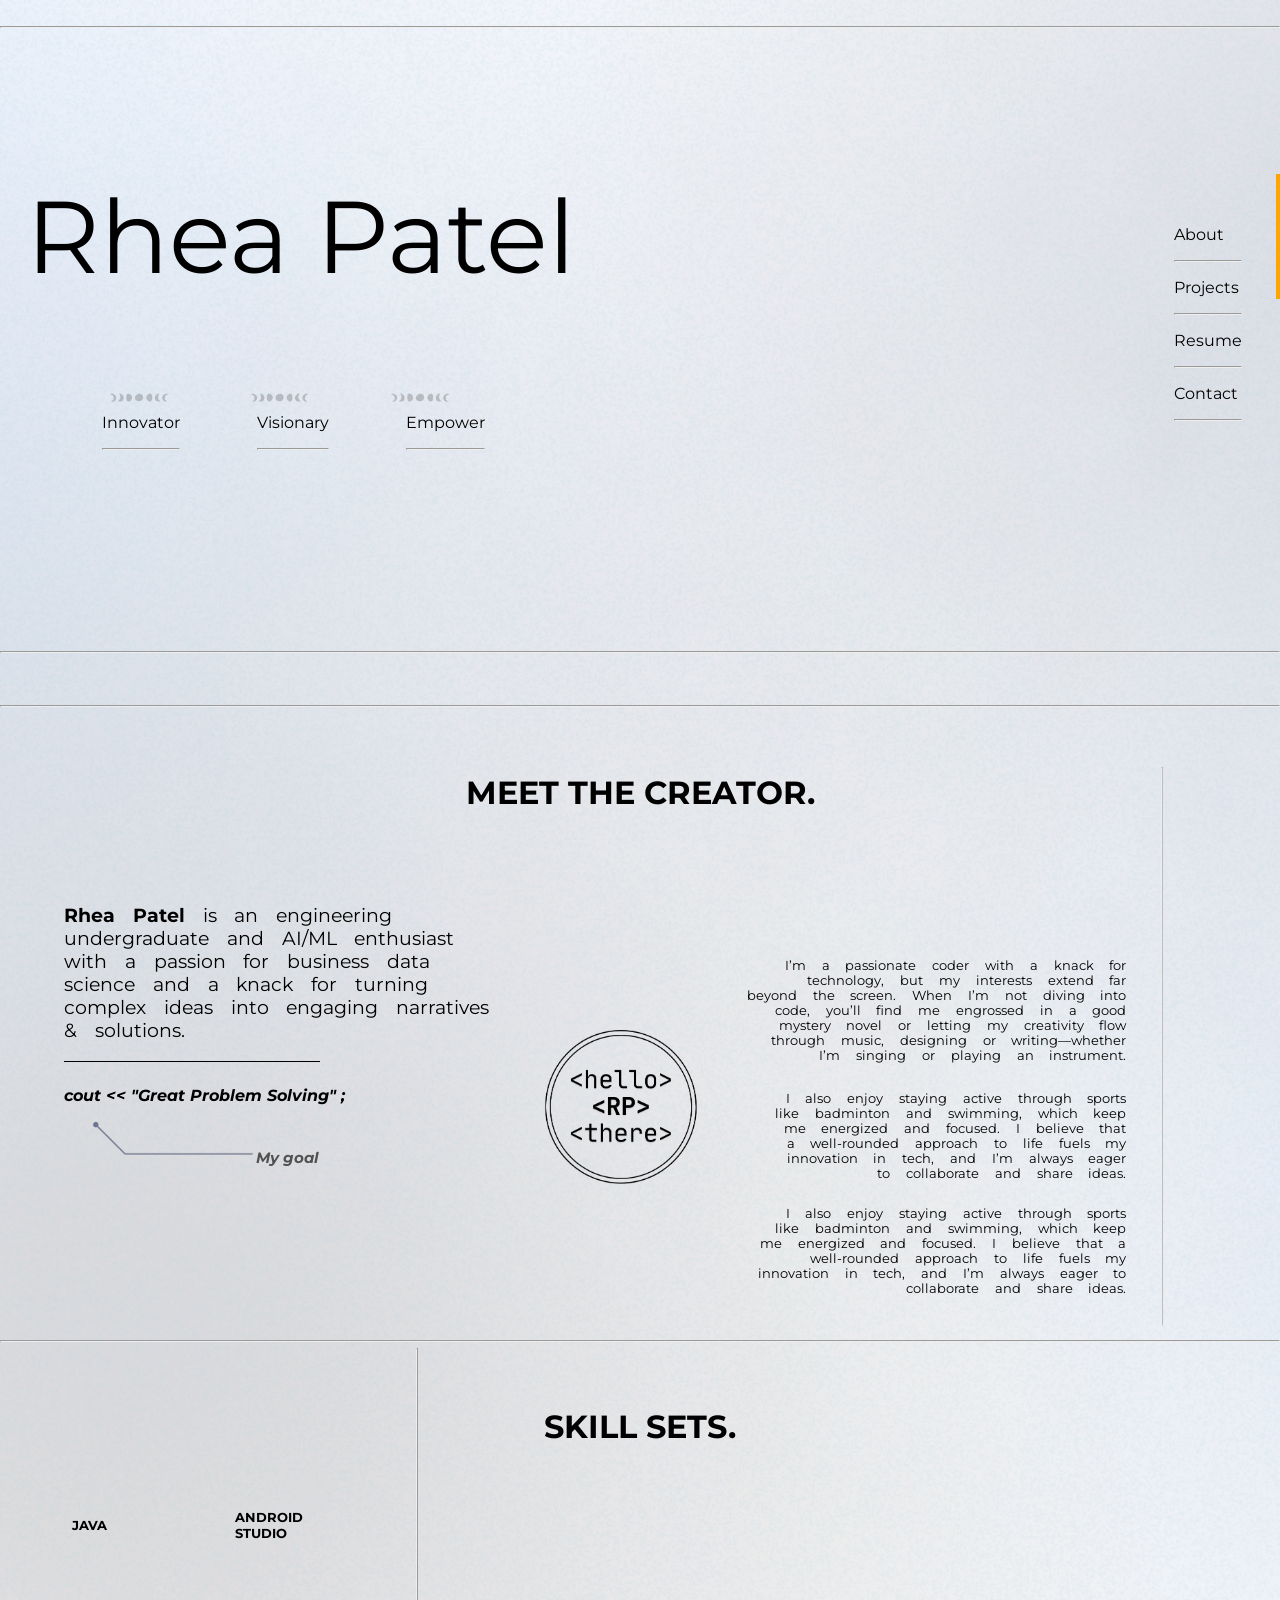
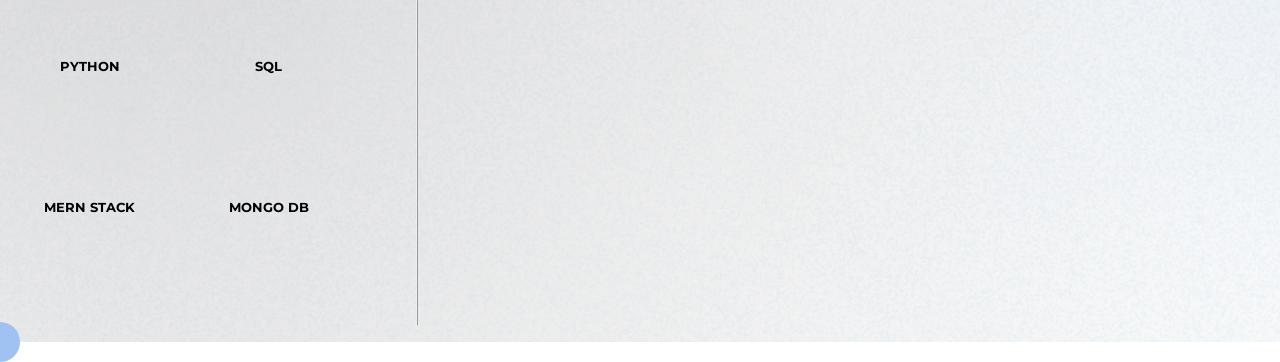
==== index.html @ efcc1e8d "hr line updated" ====
<!DOCTYPE html>
<html lang="en">

<head>
    <meta charset="UTF-8">
    <meta name="viewport" content="width=device-width, initial-scale=1.0">
    <title>Document</title>
    <link rel="preconnect" href="https://fonts.googleapis.com">
    <link rel="preconnect" href="https://fonts.gstatic.com" crossorigin>
    <link rel="preconnect" href="https://fonts.googleapis.com">
    <link rel="preconnect" href="https://fonts.gstatic.com" crossorigin>
    <link href="https://fonts.googleapis.com/css2?family=Montserrat:ital,wght@0,100..900;1,100..900&display=swap"
        rel="stylesheet">
    <link rel="stylesheet" href="style.css">
    <link rel="stylesheet" href="script.js">
</head>

<body>
    <hr style="margin-top: 2vw;">
    <div class="head-div"><br><br>
        <p id="typewriter">Rhea Patel</p>
    </div>
    <div class="side-navbar">
        <div> <a href="" style="text-decoration: none;">
                <p>About</p>
            </a>
            <hr>
        </div>
        <div> <a href="" style="text-decoration: none;">
                <p>Projects</p>
            </a>
            <hr>
        </div>
        <div> <a href="" style="text-decoration: none;">
                <p>Resume</p>
            </a>
            <hr>
        </div>
        <div> <a href="" style="text-decoration: none;">
                <p>Contact</p>
            </a>
            <hr>
        </div>
    </div>
    <div class="self-info">
        <div class="self-info-detail">
            <p>Innovator</p>
            <img src="assets\images\arrowbg.png" alt="" class="sqrbg">
            <hr>
        </div>
        <div class="self-info-detail">
            <p>Visionary</p>
            <img src="assets\images\arrowbg.png" alt="" class="sqrbg" style="margin-left: 11vw;">
            <hr>
        </div>
        <div class="self-info-detail">
            <p>Empower</p>
            <img src="assets\images\arrowbg.png" alt="" class="sqrbg" style="margin-left: 22vw;">
            <hr>
        </div>
    </div>

    <br><br><br><br><br><br><br><br><br><br><br><br>
    <hr><br><br>
    <hr><br><br>
    <div id="abtme">
        <h1>MEET THE CREATOR.</h1>
    </div>
    <div id="abtmediv">
        <p id="p1abtme" style="padding-top: 4vw;"> <span style="font-weight: bold;">Rhea Patel</span> is an engineering
            undergraduate and AI/ML
            enthusiast with a passion for business data science and a knack for turning complex ideas into engaging
            narratives & solutions.</p>
        <hr style="width: 20vw; margin-left: 5vw; height: 1px; background-color: black; border: none;">
        <div id="abtrhea" class="carousel-fade">
            <div class="carousel-item active">
                <p>cout << "Great Problem Solving" ;</p>
            </div>
            <div class="carousel-item">
                <p>cout << "Strong Communication" ;</p>
            </div>
            <div class="carousel-item">
                <p>cout << "Adaptability" ;</p>
            </div>
            <div class="carousel-item">
                <p>cout << "Creativity in Solution" ;</p>
            </div>
            <div class="carousel-item">
                <p>cout << "Collaboration" ;</p>
            </div>
        </div>
        <script>
            let currentIndex = 0;
            const items = document.querySelectorAll('.carousel-item');

            function showNext() {
                items[currentIndex].classList.remove('active');
                currentIndex = (currentIndex + 1) % items.length; // Loop back to the first item
                items[currentIndex].classList.add('active');
            }

            setInterval(showNext, 3000); // Change every 3 seconds

        </script>

        <!-- <img src="assets/images/rplogo.png" alt="" style="width: 22vw;height: 15vw; margin-top: -17vw; margin-left: 40vw; opacity: 0.85;"> -->
        <!-- <img src="assets/images/rplogo3.png" alt="" style="width: 31vw;height: 15vw; margin-top: -25vw; margin-left: 35vw;opacity: 0.7; "> -->
        <img src="assets/images/rplogo4.png" alt=""
            style="width:25vw;height: 12vw; margin-top: -27vw; margin-left: 36vw; ">
        <!-- <img src="assets/images/rplogo2.png" alt="" style="width: 22vw;height: 15vw; margin-top: -17vw; margin-left: 40vw;"> -->
        <di style="position: absolute; margin-left: -60vw;">
            <img src="assets/images/label.png" alt=""
                style="width: 15vw; transform: rotate(0deg);margin-top: -8.5vw;margin-left: 5vw;opacity: 0.5;">
            <h3 id="mygoal">My goal</h3>
    </div>
    <hr style="rotate: 90deg;width: 43.5vw; margin-left: 69vw;position: absolute; margin-top: -11.2vw;">
    <p id="p2abtme"> I’m a passionate coder with a knack for technology, but my interests extend far beyond the screen.
        When I’m not diving into code, you’ll find me engrossed in a good mystery novel or letting my creativity flow
        through music, designing or writing—whether I’m singing or playing an instrument.</p><br>
    <p id="p3abtme"> I also enjoy staying active through sports like badminton and swimming, which keep me energized and
        focused. I believe that a well-rounded approach to life fuels my innovation in tech, and I’m always eager to
        collaborate and share ideas. </p>
        <p id="p4abtme"> I also enjoy staying active through sports like badminton and swimming, which keep me energized and
            focused. I believe that a well-rounded approach to life fuels my innovation in tech, and I’m always eager to
            collaborate and share ideas. </p>
    <br><br><br><br><br>
    </div>
    <br><br>
    <hr><br><br>
    <hr style="rotate: 90deg;width: 45vw;margin-left: 10vw; margin-top: 19.5vw;position: absolute;">
    <div id="skillhead">
        <h1>SKILL SETS.</h1>
    </div>

    <div id="skills">
        <div id="skillcontainerdiv">
            <div id="skillcontainer">
                <video autoplay muted loop id="backgroundVideo">
                    <source src="assets/videos/bluemovingbg.mp4" type="video/mp4">
                </video>
                <h5 id="skill">JAVA</h5>
            </div>
            <div id="skillcontainer">
                <video autoplay muted loop id="backgroundVideo">
                    <source src="assets/videos/bluemovingbg.mp4" type="video/mp4">
                </video>
                <h5 id="skill">PYTHON</h5>
            </div>
            <div id="skillcontainer">
                <video autoplay muted loop id="backgroundVideo">
                    <source src="assets/videos/bluemovingbg.mp4" type="video/mp4">
                </video>
                <h5 id="skill">MERN STACK</h5>
            </div>
            <div id="skillcontainer">
                <video autoplay muted loop id="backgroundVideo">
                    <source src="assets/videos/bluemovingbg.mp4" type="video/mp4">
                </video>
                <h5 id="skill">HTML, CSS, JS</h5>
            </div>
            <div id="skillcontainer">
                <video autoplay muted loop id="backgroundVideo">
                    <source src="assets/videos/bluemovingbg.mp4" type="video/mp4">
                </video>
                <h5 id="skill">REACT</h5>
            </div>
            <div id="skillcontainer">
                <video autoplay muted loop id="backgroundVideo">
                    <source src="assets/videos/bluemovingbg.mp4" type="video/mp4">
                </video>
                <h5 id="skill">C++</h5>
            </div>
            <div id="skillcontainer">
                <video autoplay muted loop id="backgroundVideo">
                    <source src="assets/videos/bluemovingbg.mp4" type="video/mp4">
                </video>
                <h5 id="skill">SQL</h5>
            </div>
        </div>
        <br><br><br><br><br>
        <div id="skillcontainerdiv2" style="margin-left: 2vw;">
            <div id="skillcontainer2" class="second-container">
                <video autoplay muted loop id="backgroundVideo">
                    <source src="assets/videos/bluemovingbg.mp4" type="video/mp4">
                </video>
                <h5 id="skill">ANDROID <br>STUDIO</h5>
            </div>
            <div id="skillcontainer2" class="second-container">
                <video autoplay muted loop id="backgroundVideo">
                    <source src="assets/videos/bluemovingbg.mp4" type="video/mp4">
                </video>
                <h5 id="skill">SQL</h5>
            </div>
            <div id="skillcontainer2" class="second-container">
                <video autoplay muted loop id="backgroundVideo">
                    <source src="assets/videos/bluemovingbg.mp4" type="video/mp4">
                </video>
                <h5 id="skill">MONGO DB</h5>
            </div>
            <div id="skillcontainer2" class="second-container">
                <video autoplay muted loop id="backgroundVideo">
                    <source src="assets/videos/bluemovingbg.mp4" type="video/mp4">
                </video>
                <h5 id="skill">BOOTSTRAP</h5>
            </div>
            <div id="skillcontainer2" class="second-container">
                <video autoplay muted loop id="backgroundVideo">
                    <source src="assets/videos/bluemovingbg.mp4" type="video/mp4">
                </video>
                <h5 id="skill"> MICROSOFT <br>AZURE</h5>
            </div>
            <div id="skillcontainer2" class="second-container">
                <video autoplay muted loop id="backgroundVideo">
                    <source src="assets/videos/bluemovingbg.mp4" type="video/mp4">
                </video>
                <h5 id="skill">MATLAB</h5>
            </div>
            <div id="skillcontainer2" class="second-container">
                <video autoplay muted loop id="backgroundVideo">
                    <source src="assets/videos/bluemovingbg.mp4" type="video/mp4">
                </video>
                <h5 id="skill">MICROSFT <br> EXCEL</h5>
            </div>
        </div>
    </div>
    <br><br><br><br><br>
    <div class="gradient-cursor"></div>
    <script>
        const cursor = document.querySelector('.gradient-cursor');

        document.addEventListener('mousemove', (e) => {
            cursor.style.left = `${e.pageX}px`;
            cursor.style.top = `${e.pageY}px`;
        });
    </script>
</body>

</html>
---- style.css ----
body {
    background-image: url("assets/images/bg3.png");
    background-repeat: no-repeat;
    background-size: cover;
    background-position: center;
    margin: 0;
    padding: 0;
    cursor: none;
}

/* fonts */

.montserrat {
    font-family: "Montserrat", sans-serif;
    font-optical-sizing: auto;
}


.head-div p {
    font-family: "Montserrat", sans-serif;
    font-size: 8vw;
    padding-left: 2vw;
}

#typewriter {
    border-right: 0.04em solid orange;
    white-space: nowrap;
    padding-left: 2vw;
    overflow: hidden;
    animation: typing 3.5s steps(20, end) infinite, blink-caret .75s step-end infinite;
}

@keyframes typing {
    from {
        width: 0;
    }

    to {
        width: calc(100% + .15em);
    }
}

@keyframes blink-caret {

    from,
    to {
        border-color: transparent;
    }

    50% {
        border-color: black;
    }
}


/* side nav bar */
.side-navbar {
    display: block;
    position: fixed;
    font-family: "Montserrat", sans-serif;
    float: right;
    padding-right: 2vw;
    margin-top: -15vw;
    right: 1vw;
    transition: right 0.3s ease;
    animation: slideInRight 2s forwards;
    text-decoration: none;
}

.side-navbar p {
    color: black;
}

@keyframes slideInRight {
    from {
        right: -300px;
        color: transparent;
    }

    to {
        right: 1vw;
    }
}

/* self info for content */
.self-info {
    display: inline-flex;
    margin-left: 2vw;
    margin-top: -5vw;
    font-family: "Montserrat", sans-serif;
    animation: topslide 2s forwards;
    /* Animation properties */
    position: relative;
    /* Positioning is required for 'top' property to work */
}

.self-info-detail {
    margin-left: 6vw;
}

.sqrbg {
    width: 6vw;
    position: absolute;
    left: 5.8vw;
    opacity: 0.3;
    top: -3vw;
    animation: topslidelogo 2.1s forwards;
}

@keyframes topslide {
    from {
        top: -10px;
        color: transparent;
        /* Starting position outside the viewport */
    }

    to {
        top: 1vw;
        /* Final position after animation (adjust as needed) */
    }
}

@keyframes topslidelogo {
    from {
        top: 0px;
        color: transparent;
        /* Starting position outside the viewport */
    }

    to {
        top: 1-1vw;
        /* Final position after animation (adjust as needed) */
    }
}


/* Media Query for Phones */
@media (max-width: 768px) {
    .head-div p {
        font-size: 12vw;
        /* Increase font size for smaller screens */
    }

    .side-navbar {
        font-size: 2.5vw;
        /* Adjust font size for side navbar */
        top: 10vw;
        /* Adjust top position for smaller screens */
    }

    .self-info {
        font-size: 3.5vw;
        /* Adjust font size for self-info section */
        margin-top: -10vw;
        /* Adjust margin for self-info section */
    }

    /* need to adjust the gap between the 3 pictures */
    .sqrbg {
        width: 12vw;
        /* Adjust size for smaller screens */
        left: calc(50% - 25vw);
        height: 10vw;
        /* Adjust position for smaller screens */
        top: -5vw;
    }
}

#skillhead {
    display: flex;
    justify-content: center;
    align-items: center;
    font-family: "Montserrat", sans-serif;
}

#skillcontainerdiv {
    background-color: transparent;
    height: 30vw;
    overflow: hidden;
    /* Hide overflow to create the endless effect */
    position: relative;
}

#skillcontainer {
    width: 10vw;
    height: calc(10% * 3);
    font-family: "Montserrat", sans-serif;
    background-color: rgba(245, 245, 245, 0.279);
    border-radius: 1vw;
    background-color: transparent;
    padding-left: 2vw;
    animation: scroll 20s linear infinite;
    padding-bottom: 2vw;
    display: flex;
    /* Use flexbox to center content */
    justify-content: center;
    /* Center horizontally */
    align-items: center;
    /* Center vertically */
    overflow: hidden;
    /* Hide overflow if needed */
}

#skillcontainer2 {
    width: 10vw;
    height: calc(10% * 3);
    font-family: "Montserrat", sans-serif;
    background-color: rgba(245, 245, 245, 0.279);
    border-radius: 1vw;
    background-color: transparent;
    padding-left: 2vw;
    animation: moveDown 20s linear infinite;
    padding-bottom: 2vw;
    display: flex;
    /* Use flexbox to center content */
    justify-content: center;
    /* Center horizontally */
    align-items: center;
    /* Center vertically */
    overflow: hidden;
    /* Hide overflow if needed */
}

#skillcontainerdiv2 {
    background-color: transparent;
    height: 30vw;
    overflow: hidden;
    /* Hide overflow to create the endless effect */
    position: relative;
}


@keyframes scroll {
    0% {
        transform: translateY(0);
    }

    100% {
        transform: translateY(calc(-100% * 5));
    }

    /* Adjust based on the number of slides */
}

@keyframes moveDown {
    0% {
        transform: translateY(calc(-100% * 5));
    }

    100% {
        transform: translateY(0);
    }

    /* Move it down */
}




.slider {
    background: white;
    box-shadow: 0 10px 20px -5px rgba(0, 0, 0, .125);
    height: 300px;
    /* Adjust height as needed */
    margin: auto;
    overflow: hidden;
    position: relative;
    width: 250px;
    /* Adjust width as needed */

    ::before,
    ::after {
        content: "";
        height: 100%;
        position: absolute;
        width: 100px;
        /* Adjust based on your preference */
        z-index: 2;
    }

    &::after {
        right: 0;
        top: 0;
        transform: rotateZ(180deg);
    }

    &::before {
        left: 0;
        top: 0;
    }

    .slide-track {
        animation: scroll 40s linear infinite;
        display: flex;
        flex-direction: column;
        /* Change to vertical stacking */
        height: calc(100% * 14);
        /* Adjust based on the number of slides */
    }

    .slide {
        height: 100px;
        /* Height of each skill container */
        width: 100%;
        /* Full width of the slider */
        display: flex;
        justify-content: center;
        align-items: center;
        position: relative;
        /* For absolute positioning of the video */
    }
}


.skillcontainer {
    animation: move 15s linear infinite;
    /* Apply the same animation */
}

#backgroundVideo {
    width: 100%;
    /* Make video take full width */
    height: 100%;
    /* Make video take full height */
    opacity: 0.2;
    border-radius: 1vw;
    /* Keep border radius */
    object-fit: cover;
    /* Maintain aspect ratio and cover the container */
}

#skill {
    z-index: 100000;
    position: absolute;
}

#skills {
    display: flex;
}

.gradient-cursor {
    position: absolute;
    width: 40px;
    /* Diameter of the cursor */
    height: 40px;
    border-radius: 50%;
    /* Make it circular */
    pointer-events: none;
    /* Prevent interaction */
    background-image: url(assets/images/cursorcursor.png);
    position: absolute;
    transform: translate(-50%, -50%);
    /* transition: transform 0.1s ease;/* Optional: create a unique visual effect */
}

#abtme {
    font-family: "Montserrat", sans-serif;
    display: flex;
    justify-content: center;
    align-items: center;
}

#p1abtme {
    width: 35vw;
    padding-left: 5vw;
    line-height: 1.8vw;
    font-size: larger;
    font-family: "Montserrat", sans-serif;
    word-spacing: 1vw;
}

#p2abtme {
    width: 30vw;
    padding-left: 58vw;
    margin-top: -18vw;
    font-size: 1vw;
    position: absolute;
    font-family: "Montserrat", sans-serif;
    word-spacing: 1vw;
    text-align: right;
}

#p3abtme {
    width: 28vw;
    padding-left: 60vw;
    margin-top: -9vw;
    font-size: 1vw;
    position: absolute;
    font-family: "Montserrat", sans-serif;
    word-spacing: 1vw;
    text-align: right;
}
#p4abtme {
    width: 29vw;
    margin-top: 0vw;
    padding-left: 59vw;
    /* padding-left: 5vw; */
    font-size: 1vw;
    position: absolute;
    font-family: "Montserrat", sans-serif;
    word-spacing: 1vw;
    text-align: right;
}

#mygoal {
    font-family: "Montserrat", sans-serif;
    color: rgb(81, 81, 81);
    margin-top: -8.5vw;
    padding-left: 19vw;
    font-size: 15px;
    font-style: italic;
}

#abtrhea {
    padding-left: 5vw;
    font-family: "Montserrat", sans-serif;
    font-weight: bold;
    font-style: italic;
}

.carousel-fade {
    position: relative;
    overflow: hidden;
    height: 100px;
}

.carousel-item {
    position: absolute;
    opacity: 0;
    transition: opacity 1s ease-in-out;
    width: 100%;
    /* Make it full width */
    height: 100%;
    /* Make it full height */
}

.carousel-item.active {
    opacity: 1;
}
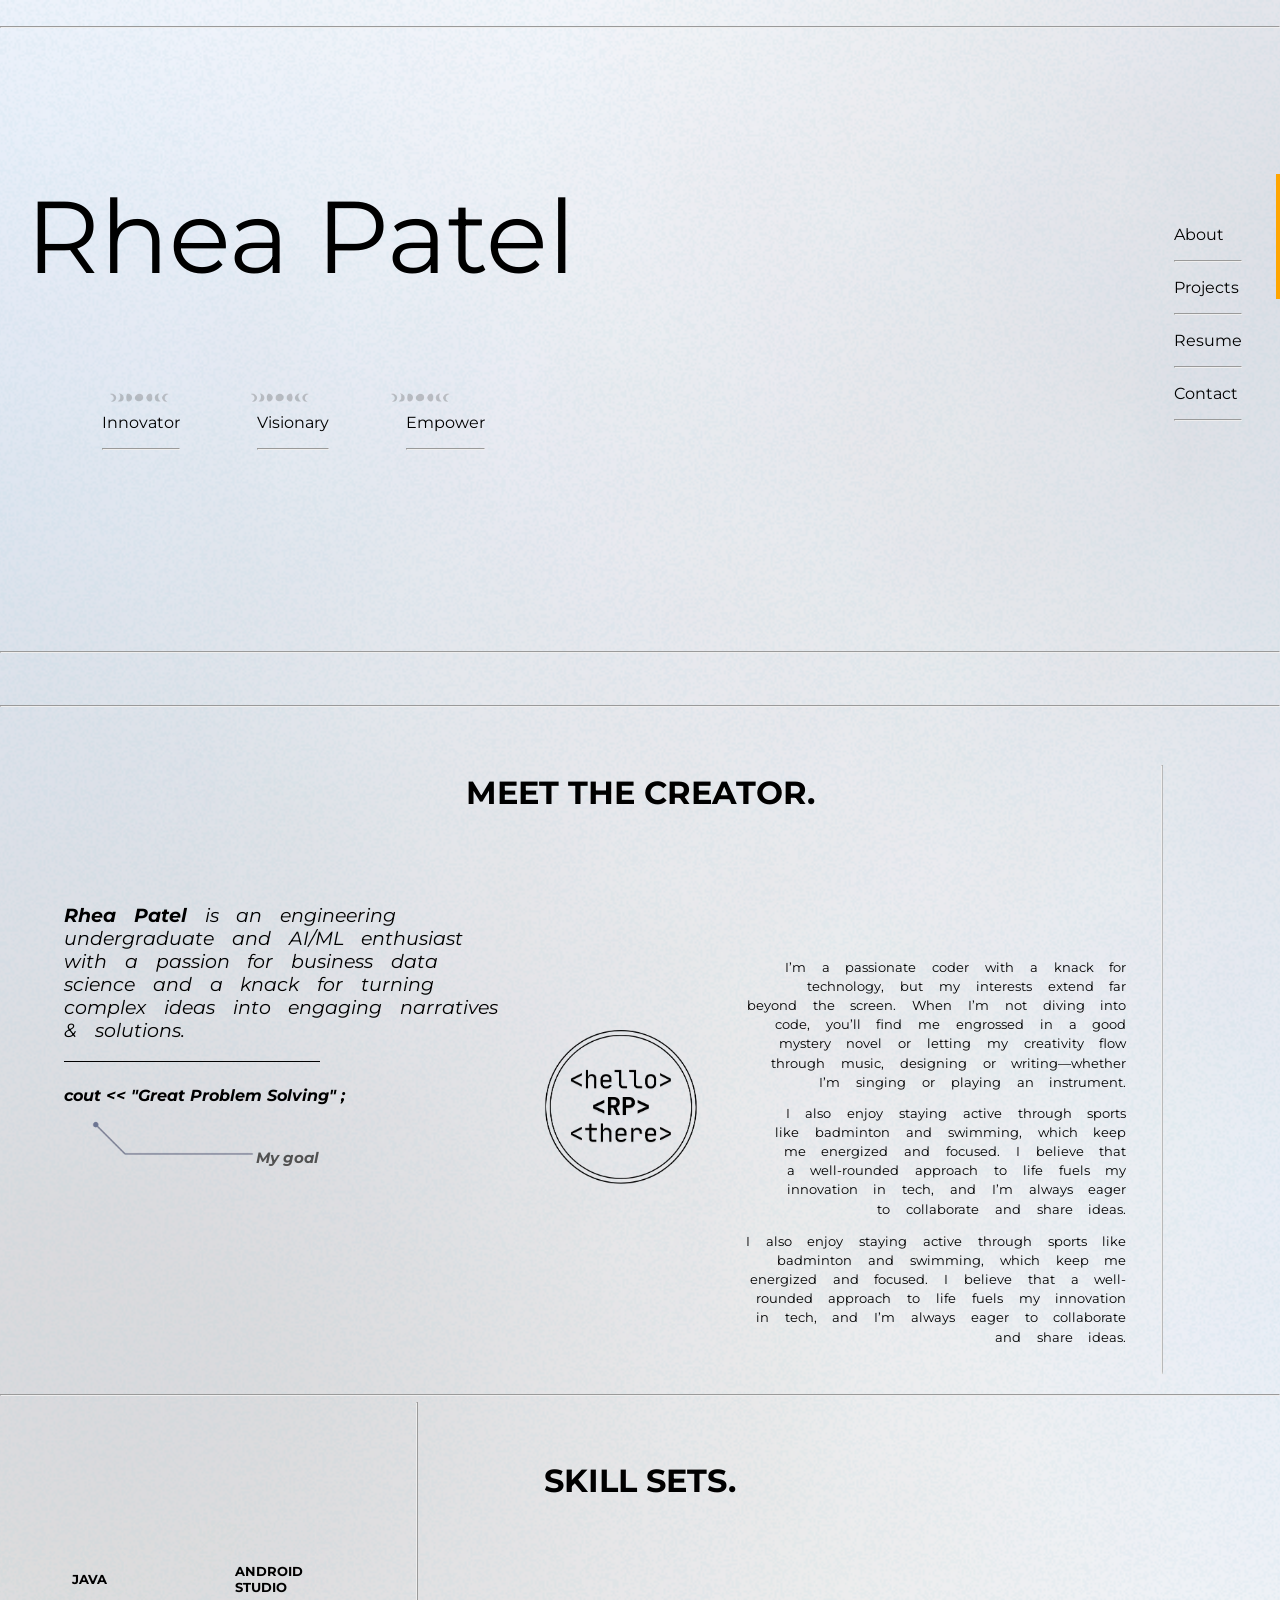
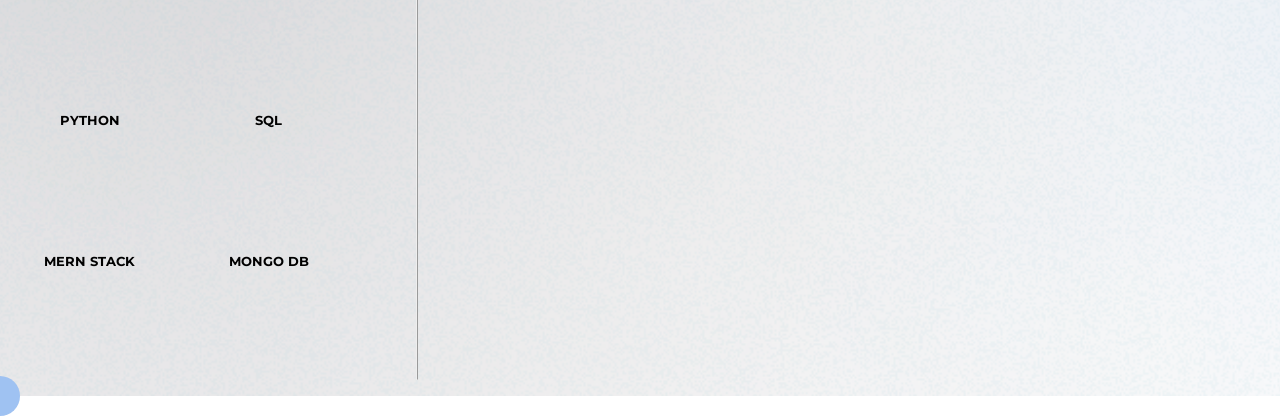
==== commit cc49cb91: "idk what updated" ====
--- a/index.html
+++ b/index.html
@@ -113,17 +113,17 @@
                 style="width: 15vw; transform: rotate(0deg);margin-top: -8.5vw;margin-left: 5vw;opacity: 0.5;">
             <h3 id="mygoal">My goal</h3>
     </div>
-    <hr style="rotate: 90deg;width: 43.5vw; margin-left: 69vw;position: absolute; margin-top: -11.2vw;">
+    <hr style="rotate: 90deg;width: 47.4vw; margin-left: 67vw;position: absolute; margin-top: -9.4vw;">
     <p id="p2abtme"> I’m a passionate coder with a knack for technology, but my interests extend far beyond the screen.
         When I’m not diving into code, you’ll find me engrossed in a good mystery novel or letting my creativity flow
         through music, designing or writing—whether I’m singing or playing an instrument.</p><br>
     <p id="p3abtme"> I also enjoy staying active through sports like badminton and swimming, which keep me energized and
         focused. I believe that a well-rounded approach to life fuels my innovation in tech, and I’m always eager to
         collaborate and share ideas. </p>
-        <p id="p4abtme"> I also enjoy staying active through sports like badminton and swimming, which keep me energized and
-            focused. I believe that a well-rounded approach to life fuels my innovation in tech, and I’m always eager to
-            collaborate and share ideas. </p>
-    <br><br><br><br><br>
+    <p id="p4abtme"> I also enjoy staying active through sports like badminton and swimming, which keep me energized and
+        focused. I believe that a well-rounded approach to life fuels my innovation in tech, and I’m always eager to
+        collaborate and share ideas. </p>
+    <br><br><br><br><br><br><br><br>
     </div>
     <br><br>
     <hr><br><br>
--- a/style.css
+++ b/style.css
@@ -367,12 +367,14 @@
     font-size: larger;
     font-family: "Montserrat", sans-serif;
     word-spacing: 1vw;
+    font-style: italic;
 }
 
 #p2abtme {
     width: 30vw;
     padding-left: 58vw;
     margin-top: -18vw;
+    line-height: 1.5vw;
     font-size: 1vw;
     position: absolute;
     font-family: "Montserrat", sans-serif;
@@ -383,19 +385,22 @@
 #p3abtme {
     width: 28vw;
     padding-left: 60vw;
-    margin-top: -9vw;
+    margin-top: -8vw;
     font-size: 1vw;
+    line-height: 1.5vw;
     position: absolute;
     font-family: "Montserrat", sans-serif;
     word-spacing: 1vw;
     text-align: right;
 }
+
 #p4abtme {
-    width: 29vw;
-    margin-top: 0vw;
-    padding-left: 59vw;
+    width: 30vw;
+    margin-top: 2vw;
+    padding-left: 58vw;
     /* padding-left: 5vw; */
     font-size: 1vw;
+    line-height: 1.5vw;
     position: absolute;
     font-family: "Montserrat", sans-serif;
     word-spacing: 1vw;
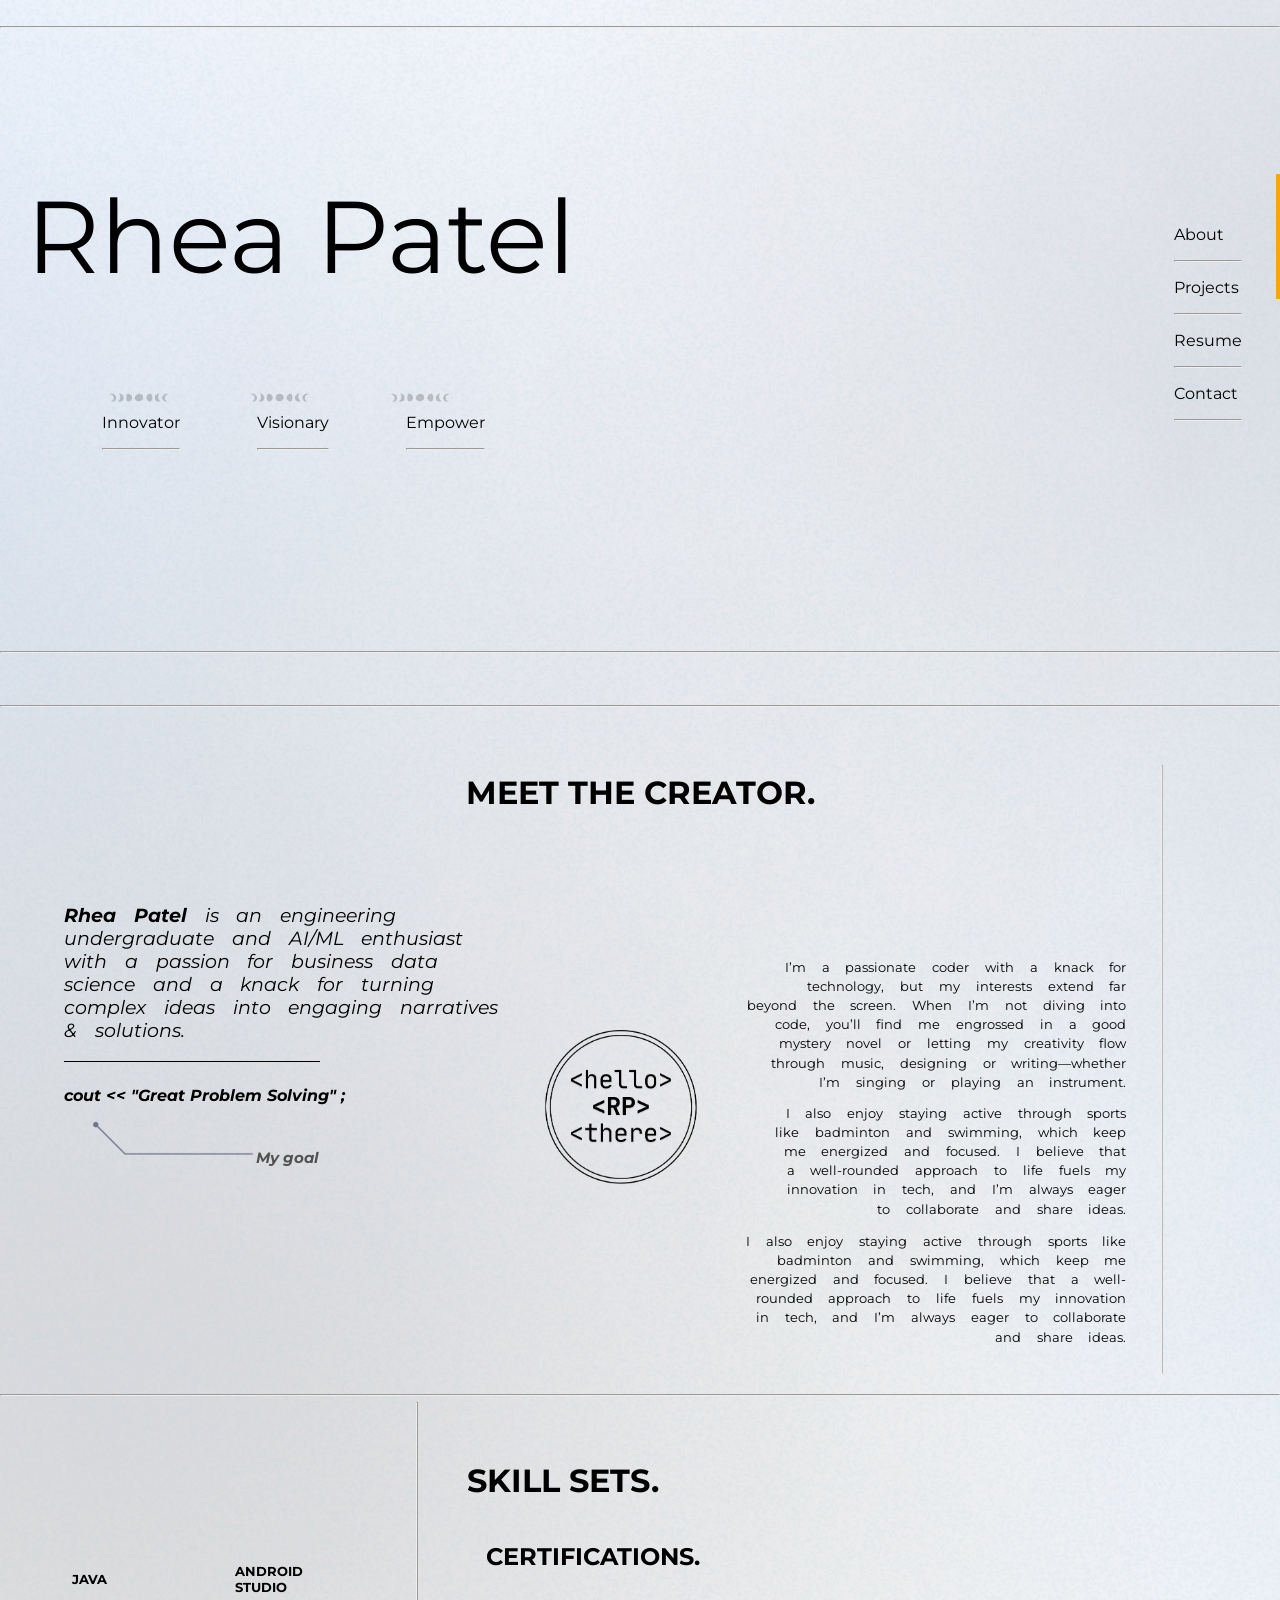
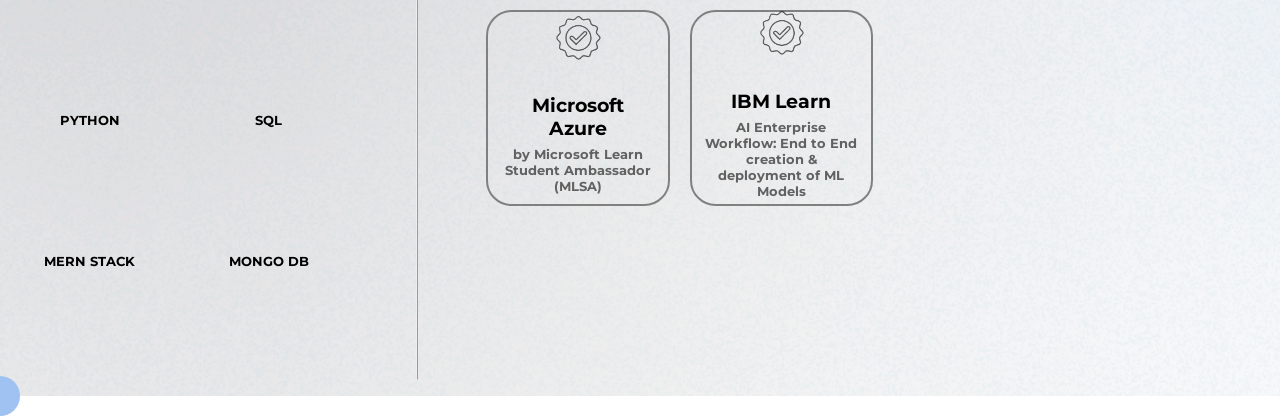
==== commit 81d8e877: "certification & resume added" ====
--- a/index.html
+++ b/index.html
@@ -31,11 +31,24 @@
             </a>
             <hr>
         </div>
-        <div> <a href="" style="text-decoration: none;">
+        <div> 
+            <a href="assets/images/Personal CV draft 1.0.pdf" 
+               download="Resume" 
+               style="text-decoration: none;" 
+               onclick="return confirmDownload();">
                 <p>Resume</p>
             </a>
             <hr>
         </div>
+        
+        <script>
+            function confirmDownload() {
+                var userConfirmed = confirm("Are you sure you want to download the resume PDF?");
+                return userConfirmed; // If the user clicks "Yes", the download proceeds; otherwise, it stops
+            }
+        </script>
+        
+        
         <div> <a href="" style="text-decoration: none;">
                 <p>Contact</p>
             </a>
@@ -222,6 +235,21 @@
                 <h5 id="skill">MICROSFT <br> EXCEL</h5>
             </div>
         </div>
+        <div id="certificationsdiv">
+            <h2>CERTIFICATIONS.</h2><br>
+            <div class="certidiv-indi">
+                <div class="certi1">
+                    <img src="assets/images/Add a heading.png" alt="" class="certilogo">
+                    <a href="https://learn.microsoft.com/en-us/users/rheapatel-1098/achievements/7pxpttxz?ref=https%3A%2F%2Fassignments.onenote.com%2F" ><h3 class="certihead">Microsoft Azure</h3></a>
+                    <h5 class="h5head">by Microsoft Learn Student Ambassador (MLSA)</h5>
+                </div>
+                <div class="certi1">
+                    <img src="assets/images/Add a heading.png" alt="" class="certilogo">
+                    <h3 class="certihead">IBM Learn</h3>
+                    <h5 class="h5head">AI Enterprise Workflow: End to End creation & deployment of ML Models</h5>
+                </div>
+            </div>
+        </div>
     </div>
     <br><br><br><br><br>
     <div class="gradient-cursor"></div>
--- a/style.css
+++ b/style.css
@@ -1,5 +1,5 @@
 body {
-    background-image: url("assets/images/bg3.png");
+    background-image: url("assets/images/bg3.png ");
     background-repeat: no-repeat;
     background-size: cover;
     background-position: center;
@@ -170,6 +170,7 @@
     display: flex;
     justify-content: center;
     align-items: center;
+    margin-left: -12vw;
     font-family: "Montserrat", sans-serif;
 }
 
@@ -228,7 +229,15 @@
     /* Hide overflow to create the endless effect */
     position: relative;
 }
-
+#certificationsdiv{
+    font-family: "Montserrat", sans-serif;
+    padding-left: 12vw;
+}
+
+.certidiv-indi{
+    display: flex;
+    gap: 20px;
+}
 
 @keyframes scroll {
     0% {
@@ -441,4 +450,32 @@
 
 .carousel-item.active {
     opacity: 1;
+}
+
+.certi1{
+    border: gray solid 2px;
+    border-radius: 2vw;
+    height: 13vw;
+    width: 12vw;
+    display: flex;
+        flex-direction: column;
+        align-items: center; 
+        justify-content: center; 
+        text-align: center;
+    padding: 1vw;
+    
+}
+.certilogo {
+    width: 4vw;
+    height: 6vw;
+    opacity: 0.6;
+}
+
+a {
+    text-decoration: none; /* Remove underline */
+    color: inherit; /* Inherit color from the parent element */
+}
+.h5head{
+    margin-top: -1vw;
+    color: rgb(97, 97, 97);
 }
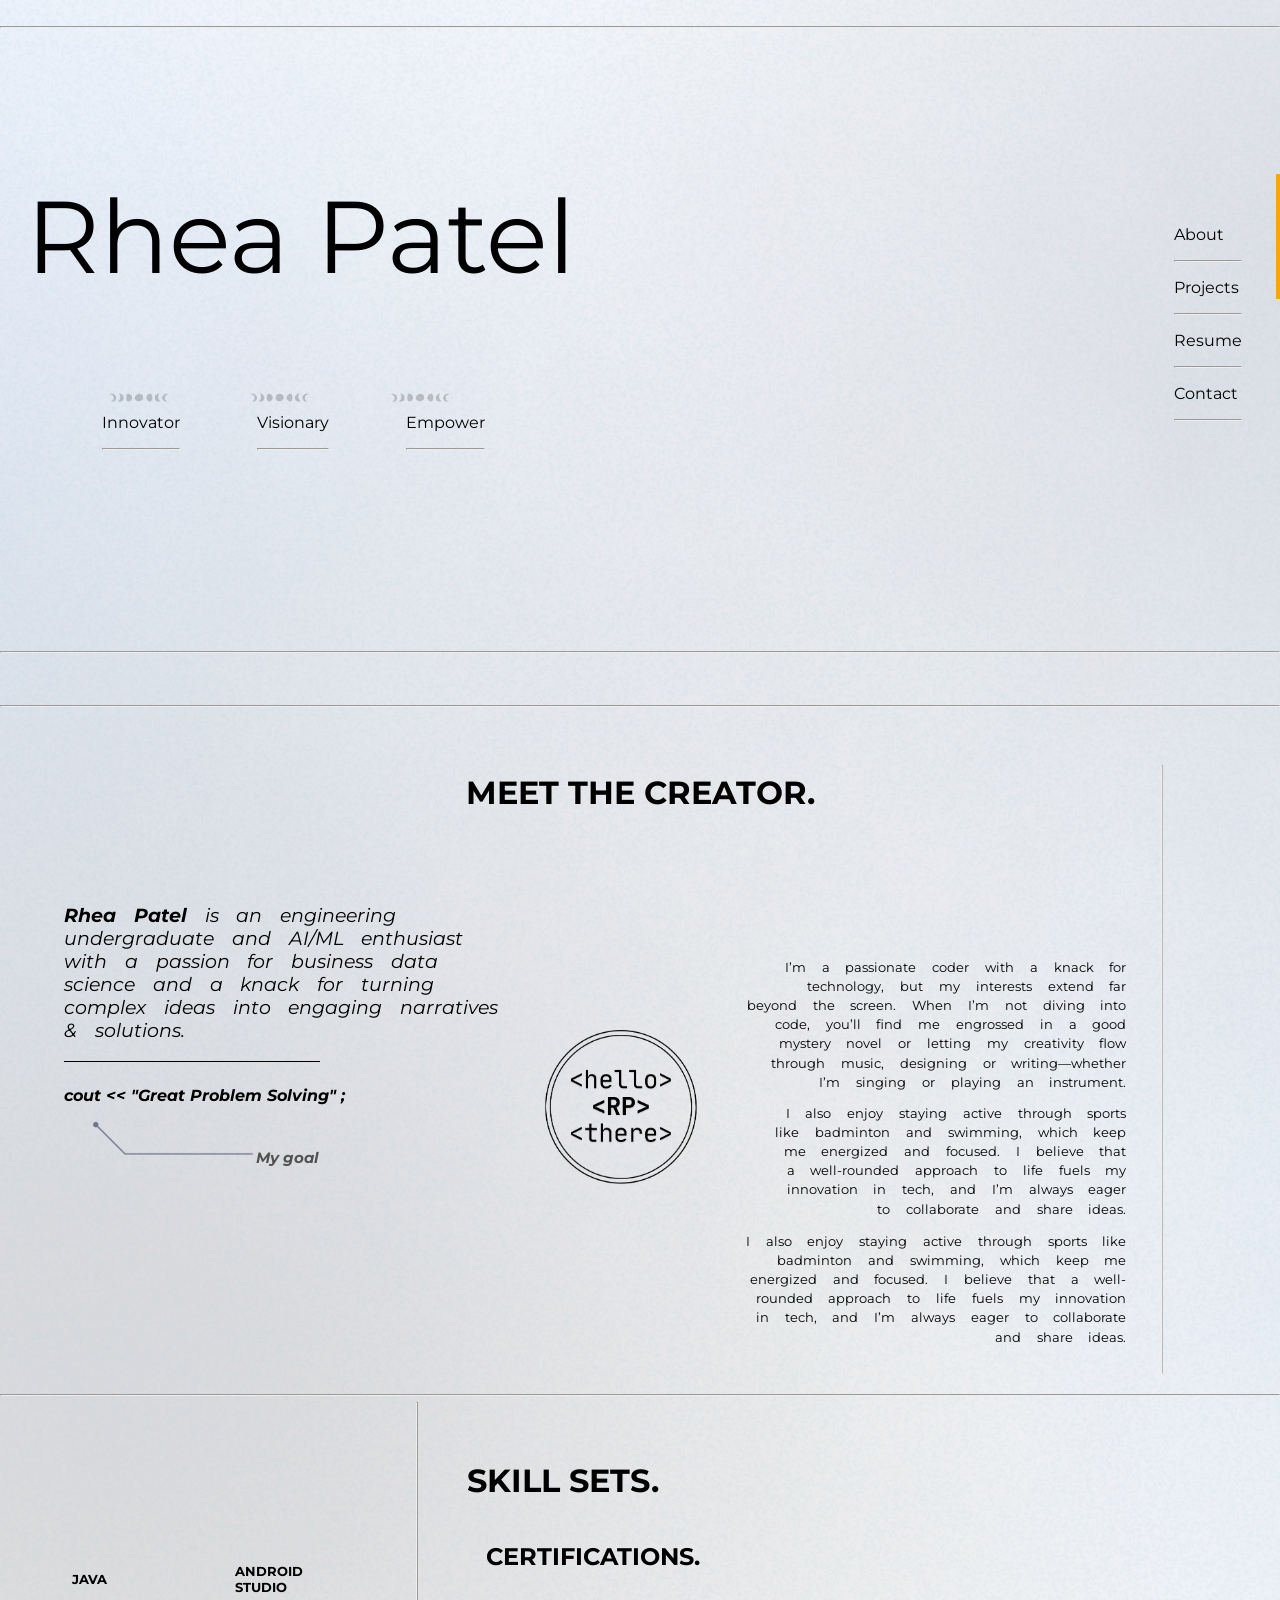
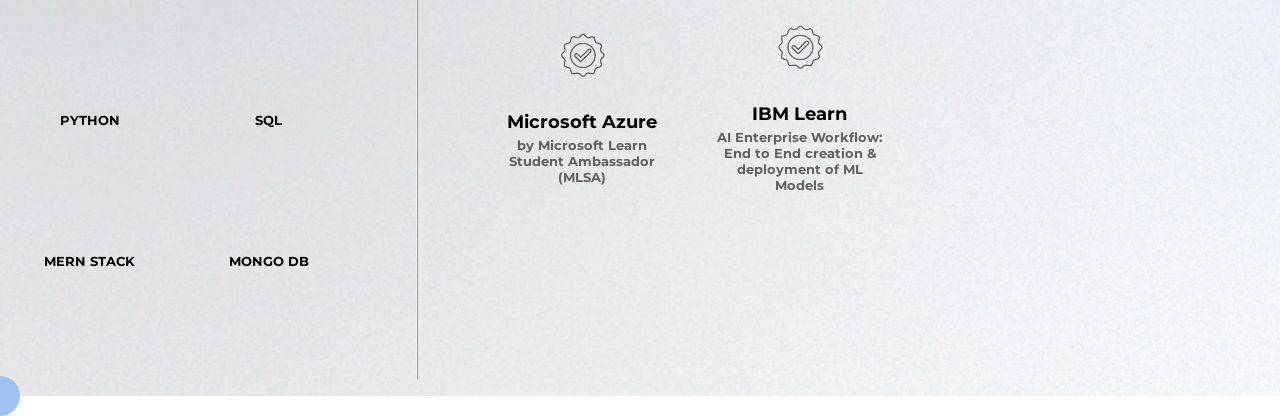
==== commit c4e734d6: "certifcates updated" ====
--- a/index.html
+++ b/index.html
@@ -239,14 +239,22 @@
             <h2>CERTIFICATIONS.</h2><br>
             <div class="certidiv-indi">
                 <div class="certi1">
+                    <video autoplay muted loop id="backgroundVideo2">
+                        <source src="assets/videos/bluemovingbg.mp4" type="video/mp4">
+                    </video>
                     <img src="assets/images/Add a heading.png" alt="" class="certilogo">
-                    <a href="https://learn.microsoft.com/en-us/users/rheapatel-1098/achievements/7pxpttxz?ref=https%3A%2F%2Fassignments.onenote.com%2F" ><h3 class="certihead">Microsoft Azure</h3></a>
+                    <a href="https://learn.microsoft.com/en-us/users/rheapatel-1098/achievements/7pxpttxz?ref=https%3A%2F%2Fassignments.onenote.com%2F" ><h3 class="certihead">Microsoft Azure</h3>
+                    <img src="assets/images/right-chevron.png" alt="" class="arrowtocerti"></a>
                     <h5 class="h5head">by Microsoft Learn Student Ambassador (MLSA)</h5>
                 </div>
                 <div class="certi1">
+                    <video autoplay muted loop id="backgroundVideo2">
+                        <source src="assets/videos/bluemovingbg.mp4" type="video/mp4">
+                    </video>
                     <img src="assets/images/Add a heading.png" alt="" class="certilogo">
                     <h3 class="certihead">IBM Learn</h3>
                     <h5 class="h5head">AI Enterprise Workflow: End to End creation & deployment of ML Models</h5>
+                    <img src="assets/images/right-chevron.png" alt="" class="arrowtocerti2">
                 </div>
             </div>
         </div>
--- a/style.css
+++ b/style.css
@@ -452,30 +452,95 @@
     opacity: 1;
 }
 
-.certi1{
-    border: gray solid 2px;
+.certidiv-indi {
+    display: flex;
+    justify-content: space-between;
+    gap: 2vw; 
+}
+
+.certi1 {
+    /* border: gray solid 2px; */
     border-radius: 2vw;
-    height: 13vw;
-    width: 12vw;
-    display: flex;
-        flex-direction: column;
-        align-items: center; 
-        justify-content: center; 
-        text-align: center;
+    height: 14vw;
+    width: 13vw;
+    display: flex;
+    flex-direction: column;
+    align-items: center;
+    justify-content: center;
+    text-align: center;
     padding: 1vw;
-    
-}
+    overflow: hidden;
+    position: relative; /* Ensure absolute children are positioned relative to this div */
+}
+
+/* Background video */
+#backgroundVideo2 {
+    position: absolute; /* Ensures the video is behind all other content */
+    top: 0;
+    left: 0;
+    width: 100%;
+    opacity: 0.3;
+    height: 100%;
+    object-fit: cover; /* Cover the entire div without distortion */
+    z-index: -1; /* Put the video behind all content */
+}
+
+/* Logo styles */
 .certilogo {
     width: 4vw;
     height: 6vw;
     opacity: 0.6;
 }
 
+/* Anchor styles (for the link around the heading and arrow) */
 a {
     text-decoration: none; /* Remove underline */
     color: inherit; /* Inherit color from the parent element */
-}
-.h5head{
+    position: relative; /* To ensure positioning of the arrow */
+}
+
+/* Heading styles */
+.certihead {
+    font-size: 1.4vw; /* White text to be visible over the video */
+    position: relative;
+    z-index: 1; /* Keep the text in front of the video */
+}
+
+/* Arrow animations */
+.arrowtocerti, .arrowtocerti2 {
+    width: 1.5vw;
+    height: 1.5vw;
+    position: absolute;
+    animation: moveArrow 2s ease-in-out infinite;
+    z-index: 1; 
+}
+
+.arrowtocerti {
+    transform: translateX(750%);
+    bottom: 1.5vw; /* Position the arrow under the heading */
+}
+
+.arrowtocerti2 {
+    transform: translateX(750%);
+    bottom: 6vw; /* Position the arrow under the heading */
+}
+
+/* Text styles for the smaller heading (h5) */
+.h5head {
     margin-top: -1vw;
     color: rgb(97, 97, 97);
-}+    z-index: 1; /* Keep the text on top of the background */
+}
+
+/* Keyframes for the arrow animation */
+@keyframes moveArrow {
+    0% {
+        left: 0; /* Start at the initial position */
+    }
+    50% {
+        left: 6px; /* Move the arrow to the right */
+    }
+    100% {
+        left: 0; /* Move the arrow back to the left */
+    }
+}
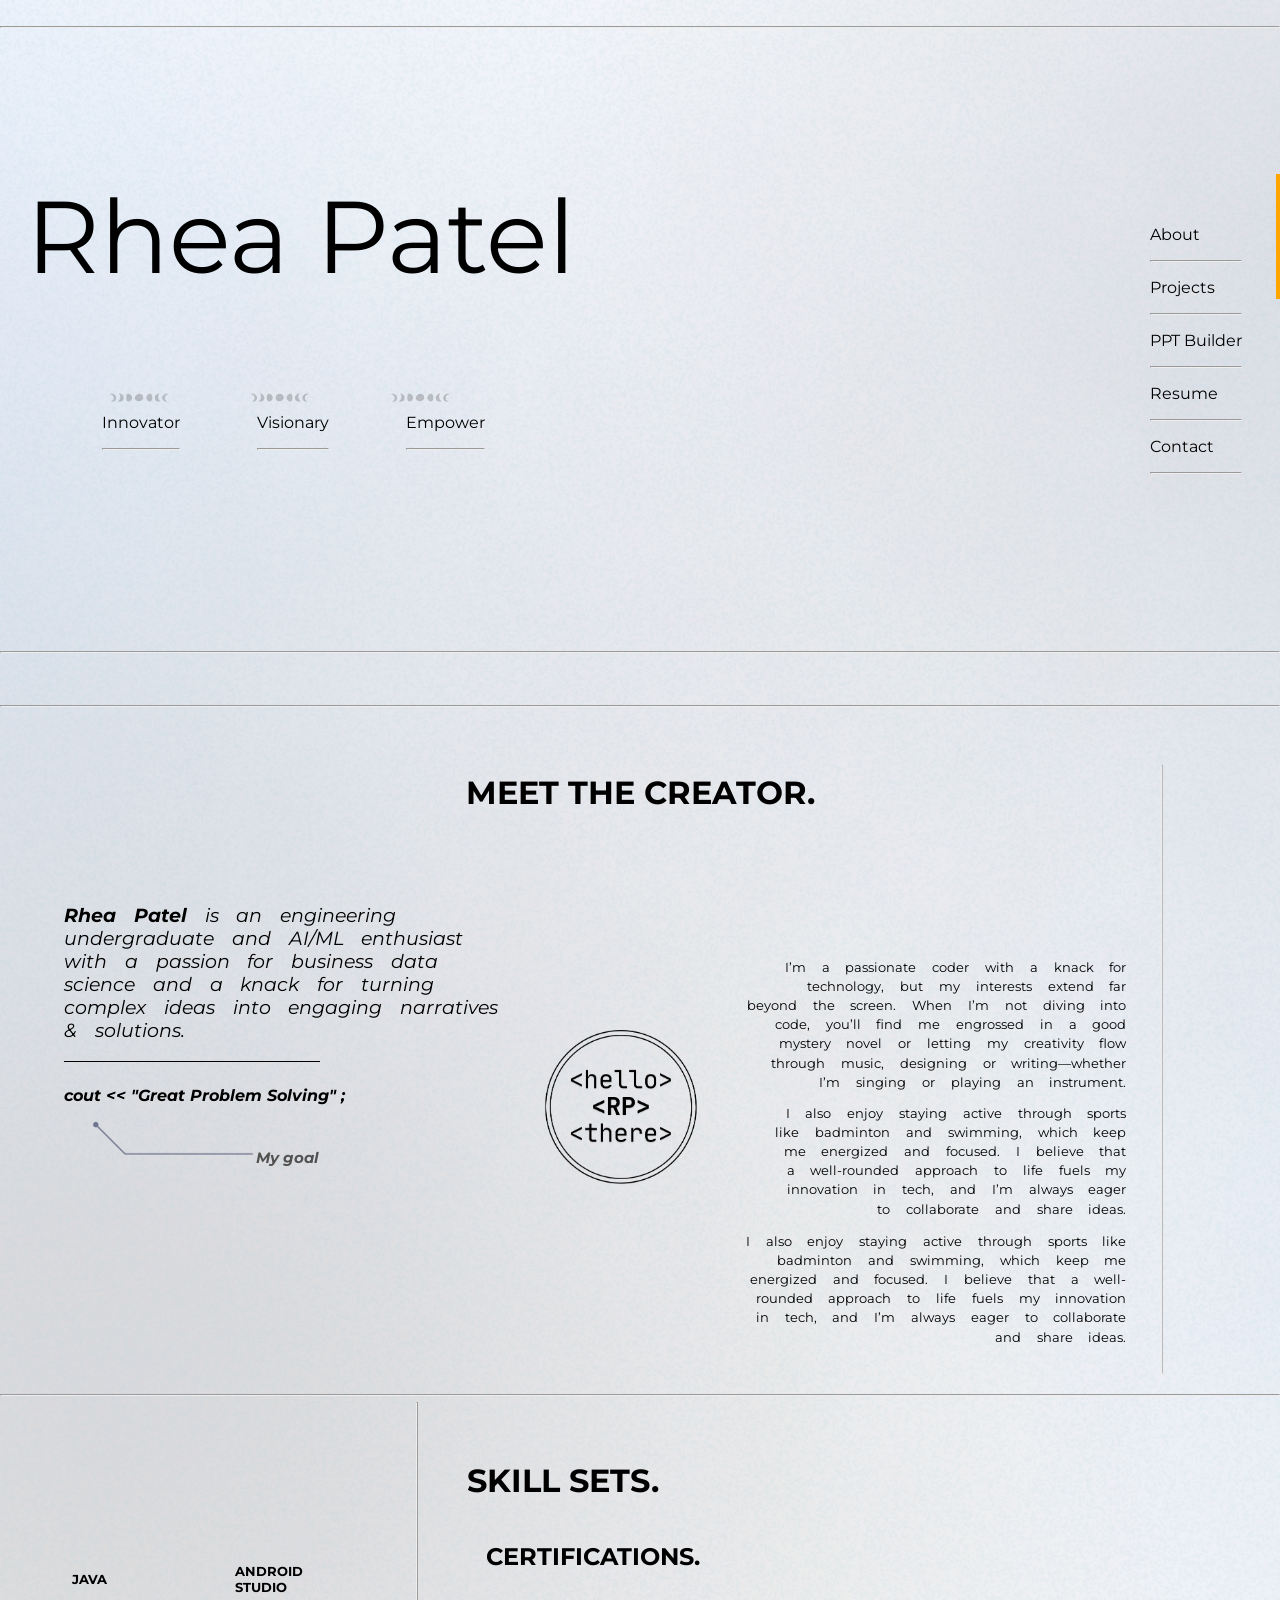
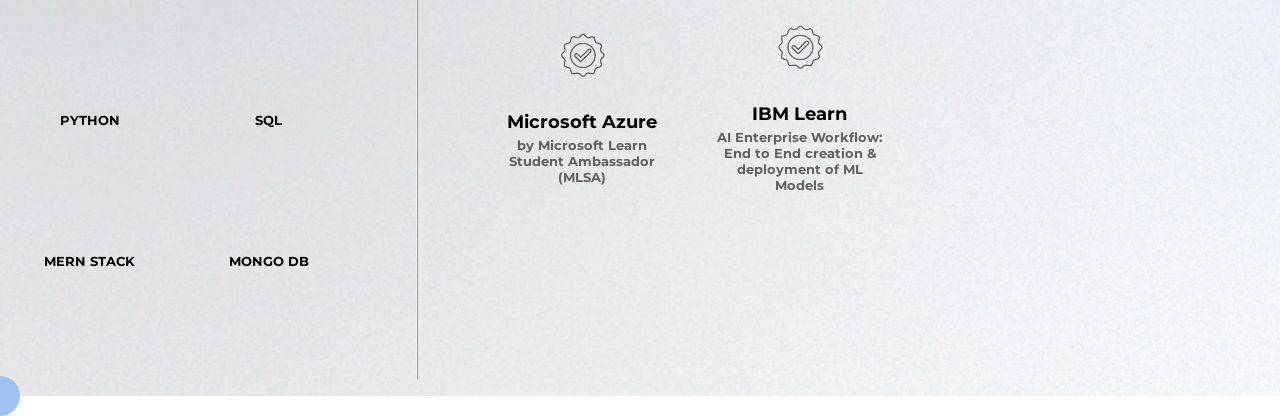
==== commit ad0b967c: "Add PPT Builder feature with Excel-to-Chart generation and AI Assistant" ====
--- a/index.html
+++ b/index.html
@@ -31,6 +31,11 @@
             </a>
             <hr>
         </div>
+        <div> <a href="ppt-builder.html" style="text-decoration: none;">
+                <p>PPT Builder</p>
+            </a>
+            <hr>
+        </div>
         <div> 
             <a href="assets/images/Personal CV draft 1.0.pdf" 
                download="Resume" 
@@ -232,7 +237,7 @@
                 <video autoplay muted loop id="backgroundVideo">
                     <source src="assets/videos/bluemovingbg.mp4" type="video/mp4">
                 </video>
-                <h5 id="skill">MICROSFT <br> EXCEL</h5>
+                <h5 id="skill">MICROSOFT <br> EXCEL</h5>
             </div>
         </div>
         <div id="certificationsdiv">
--- a/style.css
+++ b/style.css
@@ -492,21 +492,18 @@
     opacity: 0.6;
 }
 
-/* Anchor styles (for the link around the heading and arrow) */
 a {
-    text-decoration: none; /* Remove underline */
-    color: inherit; /* Inherit color from the parent element */
-    position: relative; /* To ensure positioning of the arrow */
-}
-
-/* Heading styles */
+    text-decoration: none; 
+    color: inherit; 
+    position: relative; 
+}
+
 .certihead {
-    font-size: 1.4vw; /* White text to be visible over the video */
+    font-size: 1.4vw; 
     position: relative;
-    z-index: 1; /* Keep the text in front of the video */
-}
-
-/* Arrow animations */
+    z-index: 1; 
+}
+
 .arrowtocerti, .arrowtocerti2 {
     width: 1.5vw;
     height: 1.5vw;
@@ -517,30 +514,28 @@
 
 .arrowtocerti {
     transform: translateX(750%);
-    bottom: 1.5vw; /* Position the arrow under the heading */
+    bottom: 1.5vw; 
 }
 
 .arrowtocerti2 {
     transform: translateX(750%);
-    bottom: 6vw; /* Position the arrow under the heading */
-}
-
-/* Text styles for the smaller heading (h5) */
+    bottom: 6vw; 
+}
+
 .h5head {
     margin-top: -1vw;
     color: rgb(97, 97, 97);
-    z-index: 1; /* Keep the text on top of the background */
-}
-
-/* Keyframes for the arrow animation */
+    z-index: 1; 
+}
+
 @keyframes moveArrow {
     0% {
-        left: 0; /* Start at the initial position */
+        left: 0; 
     }
     50% {
-        left: 6px; /* Move the arrow to the right */
+        left: 6px; 
     }
     100% {
-        left: 0; /* Move the arrow back to the left */
-    }
-}
+        left: 0; 
+    }
+}
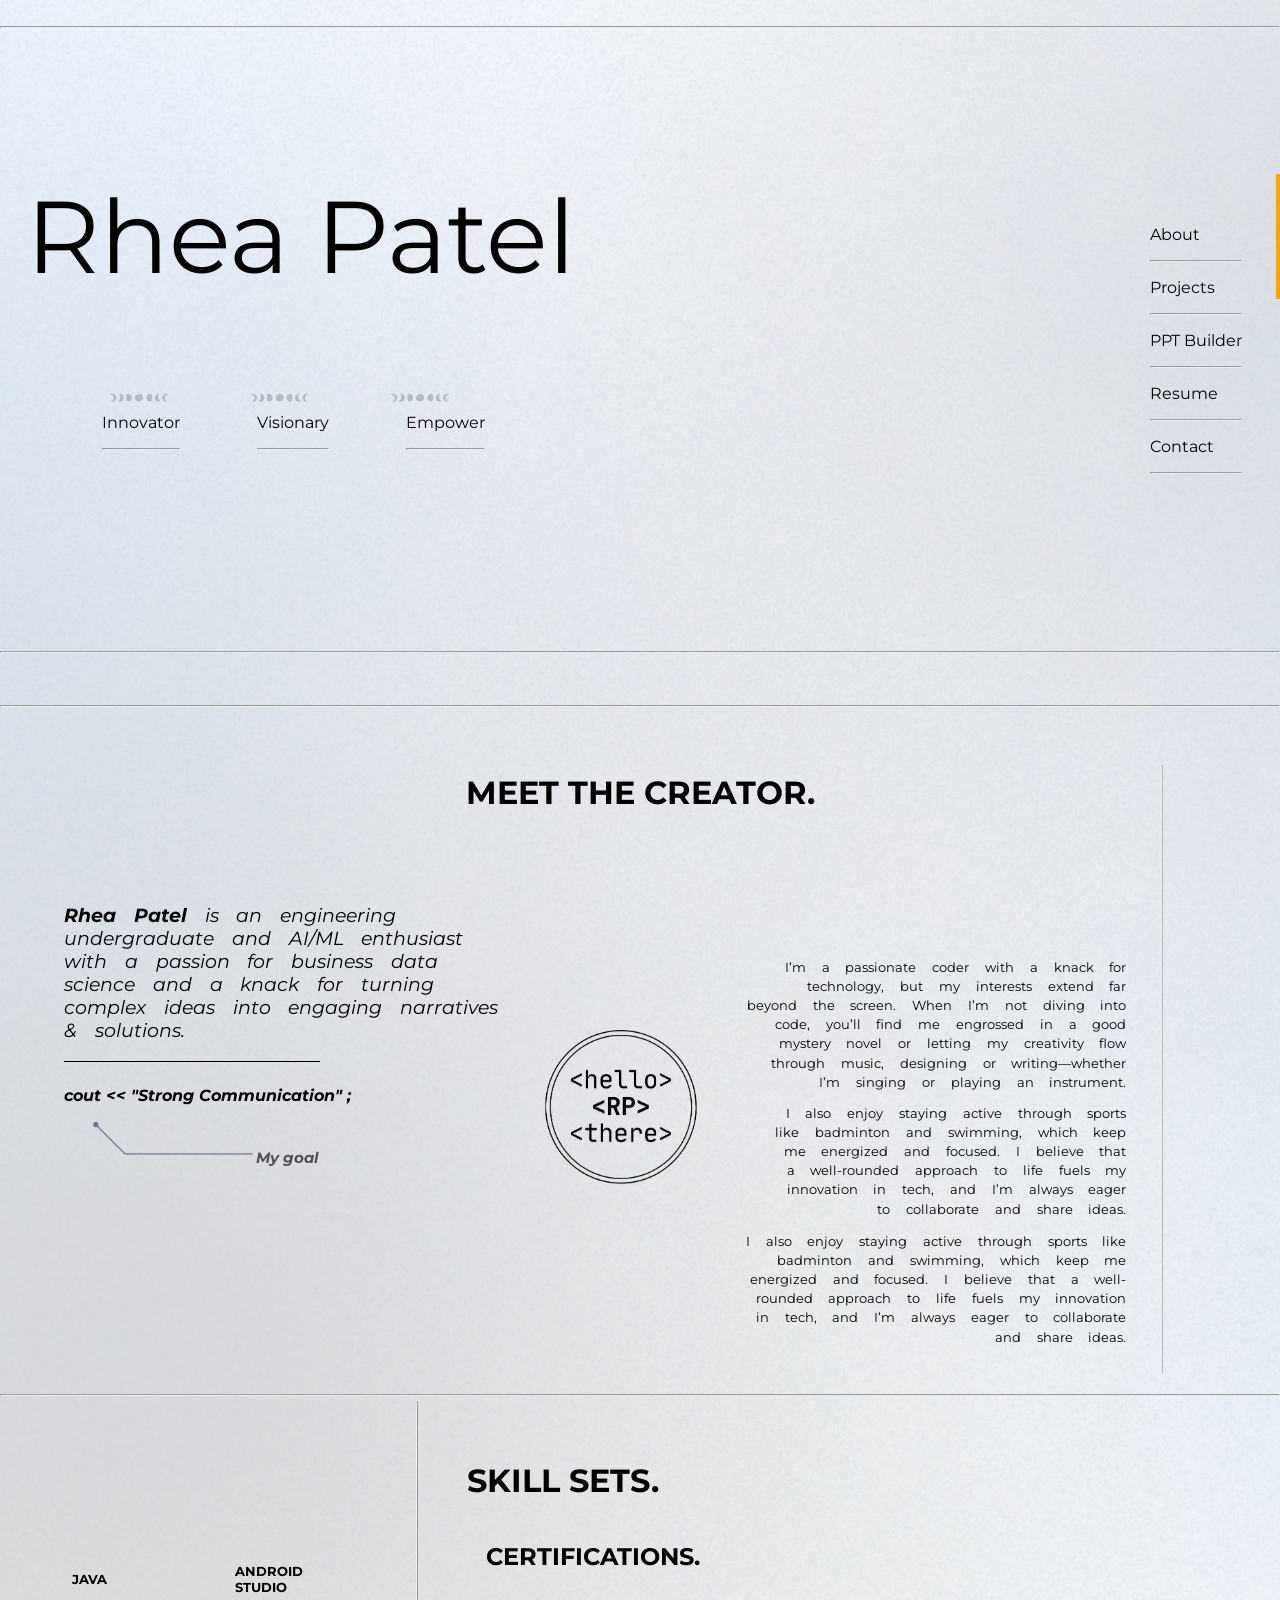
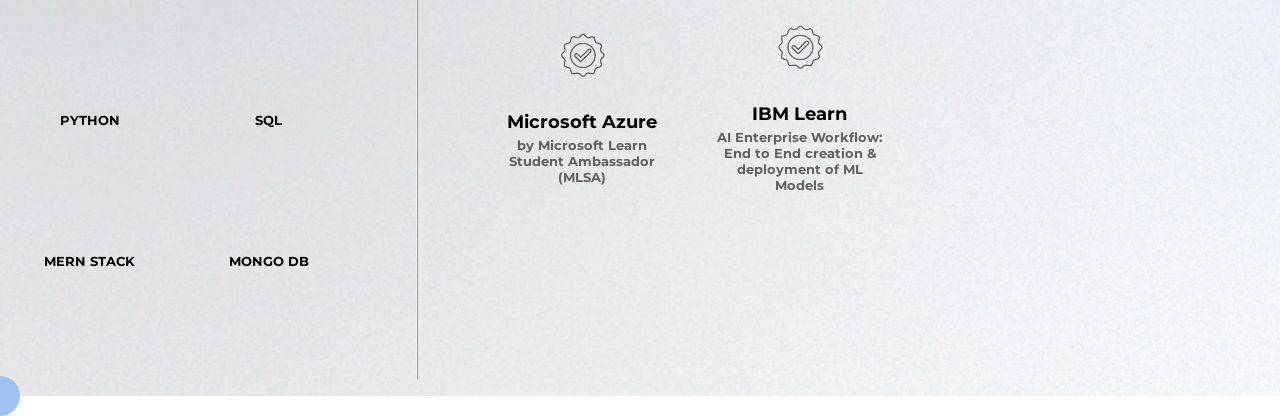
==== commit 44f3eef7: "Add Mini Game Portfolio page with interactive pixel-art NYC scene and girl character" ====
--- a/index.html
+++ b/index.html
@@ -26,7 +26,7 @@
             </a>
             <hr>
         </div>
-        <div> <a href="" style="text-decoration: none;">
+        <div> <a href="game.html" style="text-decoration: none;">
                 <p>Projects</p>
             </a>
             <hr>
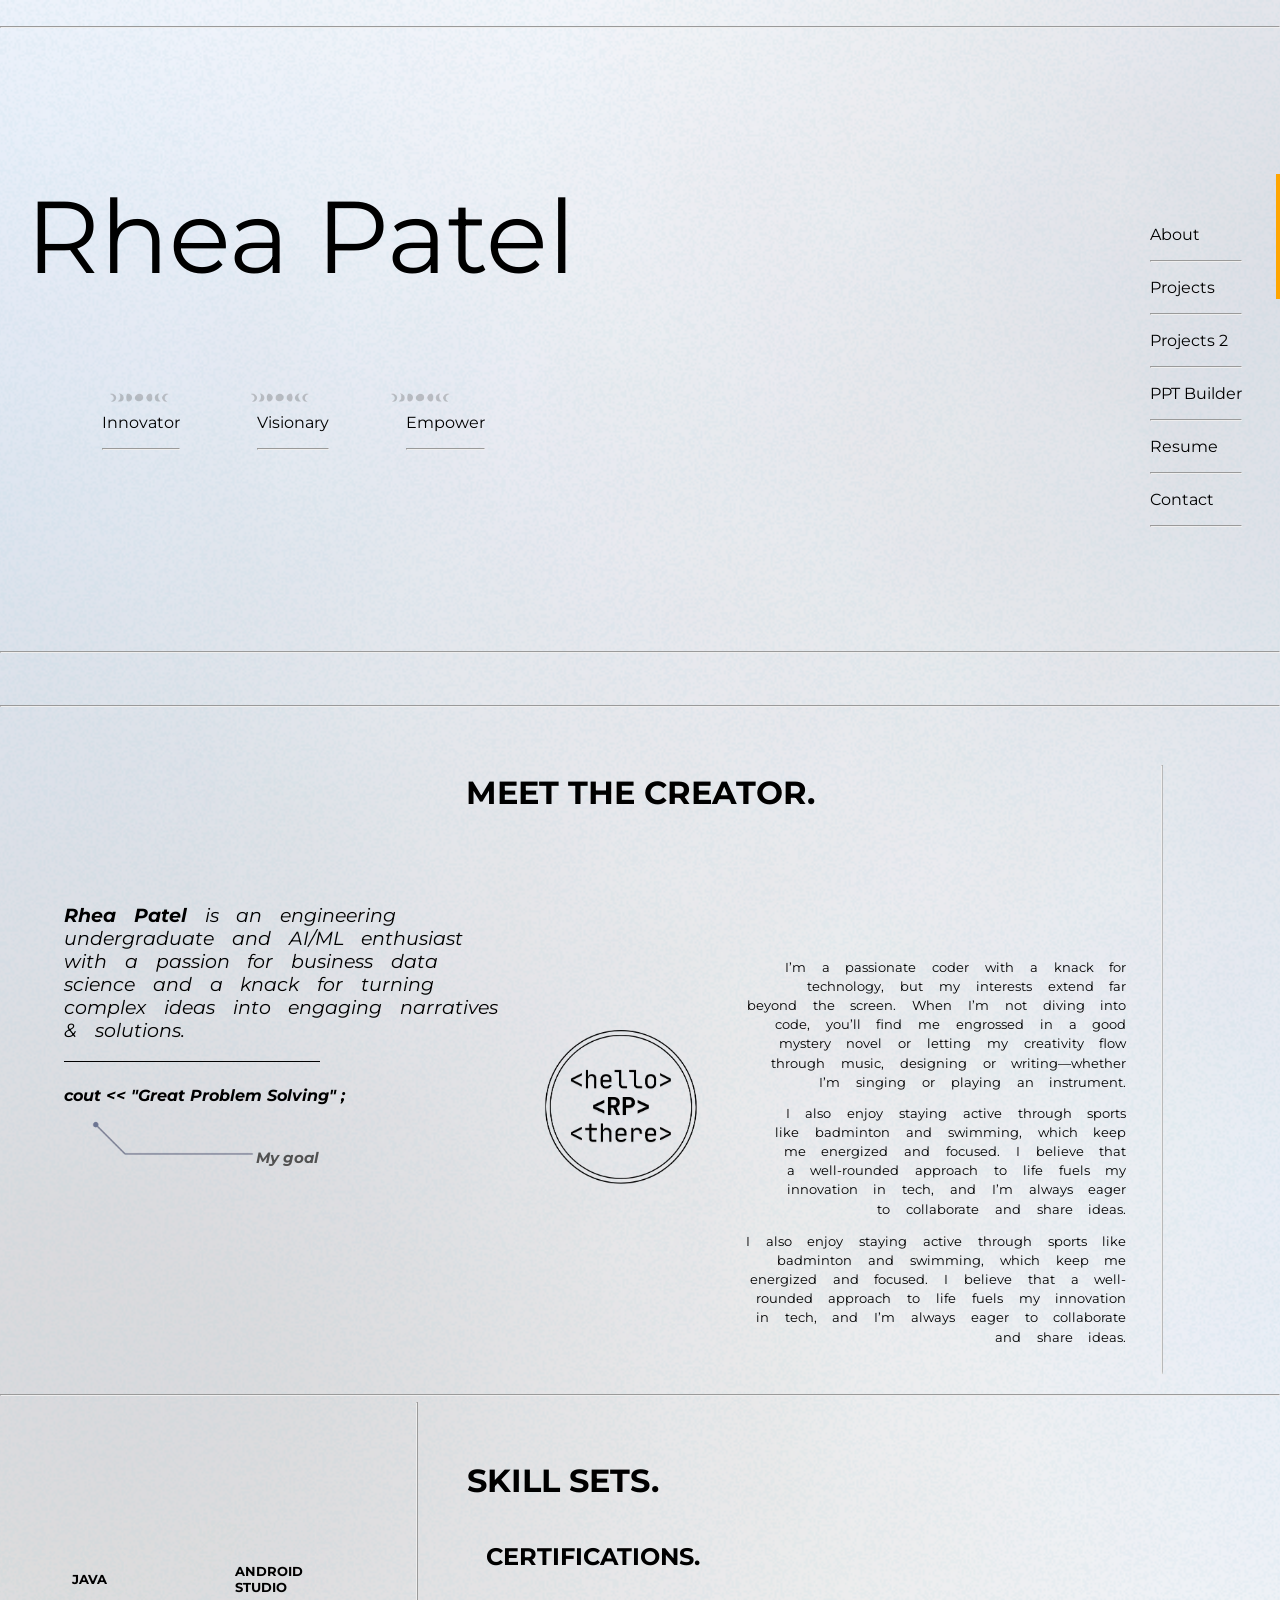
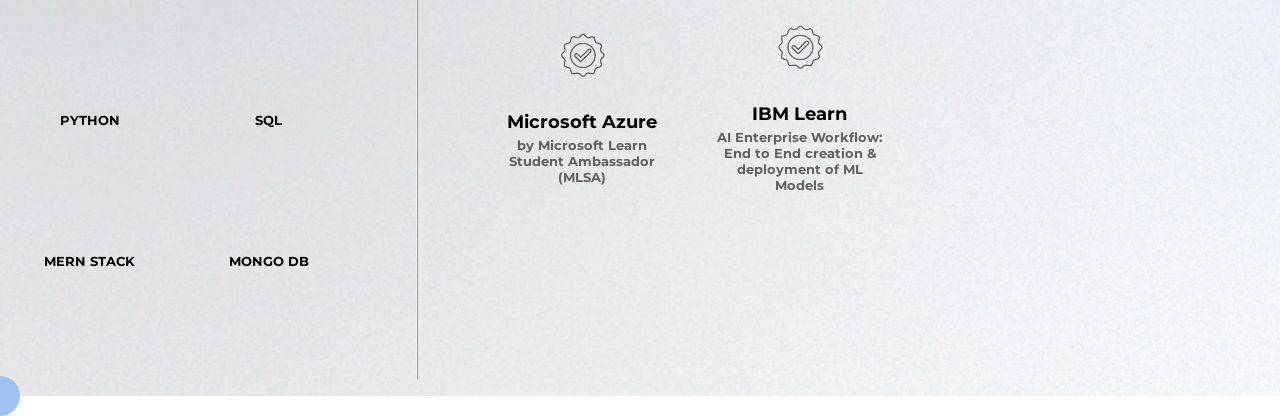
==== commit 90094f10: "Add Retro Desktop Projects 2 page with draggable windows and CRT effects" ====
--- a/index.html
+++ b/index.html
@@ -28,6 +28,11 @@
         </div>
         <div> <a href="game.html" style="text-decoration: none;">
                 <p>Projects</p>
+            </a>
+            <hr>
+        </div>
+        <div> <a href="projects2.html" style="text-decoration: none;">
+                <p>Projects 2</p>
             </a>
             <hr>
         </div>
